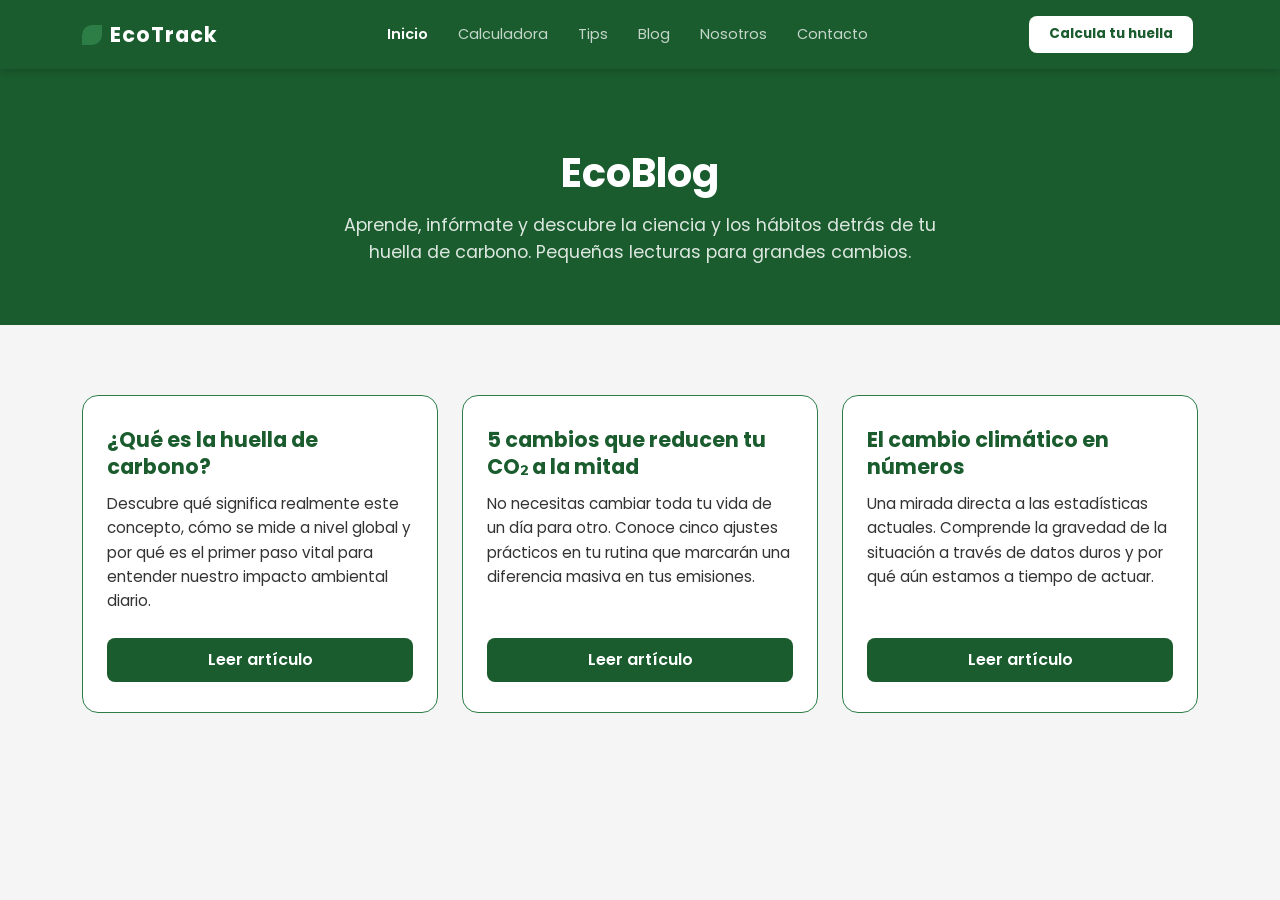
==== blog.html @ 3d067b5e "feat(blog): diseña pagina de blog que muestra las miniaturas de los articulos" ====
<!DOCTYPE html>
<html lang="es">
<head>
  <meta charset="UTF-8" />
  <meta name="viewport" content="width=device-width, initial-scale=1.0"/>
  <title>Blog - EcoTrack</title>
  
  <link href="https://cdn.jsdelivr.net/npm/bootstrap@5.3.0/dist/css/bootstrap.min.css" rel="stylesheet"/>
  <link href="https://fonts.googleapis.com/css2?family=Poppins:wght@400;600;700&display=swap" rel="stylesheet"/>
  
  <link rel="stylesheet" href="styles.css"/>

  <style>
    /* Estilos exclusivos para blog.html */
    .blog-header {
      background-color: var(--verde-bosque);
      padding: 80px 20px 60px;
      text-align: center;
    }
    .blog-header h1 {
      color: #ffffff;
      font-size: 2.5rem;
      font-weight: 700;
      margin-bottom: 15px;
    }
    .blog-header p {
      color: rgba(255,255,255,0.85);
      font-size: 1.1rem;
      max-width: 600px;
      margin: 0 auto;
    }

    .blog-section {
      background-color: var(--gris-claro);
      padding: 70px 20px;
    }
    
    /* Mismo estilo de tarjetas que en index.html pero adaptadas para blog */
    .blog-card {
      background-color: #ffffff;
      border: 1px solid var(--verde-medio);
      border-radius: 16px;
      padding: 30px 24px;
      height: 100%;
      display: flex;
      flex-direction: column;
      transition: transform 0.2s ease, box-shadow 0.2s ease;
    }
    .blog-card:hover {
      transform: translateY(-4px);
      box-shadow: 0 10px 20px rgba(26, 92, 46, 0.1); /* Sombra suave verde */
    }
    
    .blog-icon {
      font-size: 2.5rem;
      margin-bottom: 16px;
    }
    
    .blog-title {
      font-size: 1.3rem;
      font-weight: 700;
      color: var(--verde-bosque);
      margin-bottom: 12px;
      line-height: 1.3;
    }
    
    .blog-excerpt {
      font-size: 0.95rem;
      color: var(--gris-oscuro);
      line-height: 1.6;
      flex-grow: 1; /* Empuja el botón hacia abajo */
      margin-bottom: 24px;
    }
    
    .btn-leer {
      background-color: var(--verde-bosque);
      color: #ffffff;
      font-weight: 600;
      padding: 10px 20px;
      border-radius: 8px;
      text-decoration: none;
      text-align: center;
      transition: background-color 0.2s;
    }
    .btn-leer:hover {
      background-color: var(--verde-medio);
      color: #ffffff;
    }
  </style>
</head>
<body>

  <nav id="navbar-placeholder"></nav>

  <section class="blog-header">
    <div class="container">
      <h1>EcoBlog</h1>
      <p>
        Aprende, infórmate y descubre la ciencia y los hábitos detrás de tu huella de carbono. 
        Pequeñas lecturas para grandes cambios.
      </p>
    </div>
  </section>

  <section class="blog-section">
    <div class="container">
      <div class="row g-4 justify-content-center">
        
        <div class="col-12 col-md-4">
          <div class="blog-card">
            <div class="blog-title">¿Qué es la huella de carbono?</div>
            <div class="blog-excerpt">
              Descubre qué significa realmente este concepto, cómo se mide a nivel global y por qué es el primer paso vital para entender nuestro impacto ambiental diario.
            </div>
            <a href="#" class="btn-leer">Leer artículo</a>
          </div>
        </div>

        <div class="col-12 col-md-4">
          <div class="blog-card">
            <div class="blog-title">5 cambios que reducen tu CO₂ a la mitad</div>
            <div class="blog-excerpt">
              No necesitas cambiar toda tu vida de un día para otro. Conoce cinco ajustes prácticos en tu rutina que marcarán una diferencia masiva en tus emisiones.
            </div>
            <a href="#" class="btn-leer">Leer artículo</a>
          </div>
        </div>

        <div class="col-12 col-md-4">
          <div class="blog-card">
            <div class="blog-title">El cambio climático en números</div>
            <div class="blog-excerpt">
              Una mirada directa a las estadísticas actuales. Comprende la gravedad de la situación a través de datos duros y por qué aún estamos a tiempo de actuar.
            </div>
            <a href="#" class="btn-leer">Leer artículo</a>
          </div>
        </div>

      </div>
    </div>
  </section>

  <script src="https://cdn.jsdelivr.net/npm/bootstrap@5.3.0/dist/js/bootstrap.bundle.min.js"></script>
  
  <script>
    fetch('navbar.html')
      .then(response => response.text())
      .then(data => {
        document.getElementById('navbar-placeholder').innerHTML = data;
      })
      .catch(error => console.log('Error al cargar el navbar:', error));
  </script>

</body>
</html>
---- styles.css ----
/* ============================================
   EcoTrack - Estilos Globales
   Autor: Sandro
   Descripcion: Variables de colores, fuente
   Poppins y estilos base del sitio
   ============================================ */

/* ===== IMPORTAR FUENTE POPPINS DE GOOGLE ===== */
@import url('https://fonts.googleapis.com/css2?family=Poppins:wght@400;600;700&display=swap');

/* ===== VARIABLES GLOBALES DE COLOR ===== */
:root {
  --verde-bosque:       #1A5C2E;
  --verde-medio:        #2D7D46;
  --verde-claro:        #F0F7F2;
  --gris-claro:         #F5F5F5;
  --gris-oscuro:        #333333;
  --resultado-verde:    #D4EDDA;
  --resultado-amarillo: #FFF3CD;
  --resultado-rojo:     #F8D7DA;
}

/* ===== ESTILOS BASE DEL BODY ===== */
* {
  margin: 0;
  padding: 0;
  box-sizing: border-box;
}

body {
  font-family: 'Poppins', sans-serif;
  font-size: 16px;
  color: var(--gris-oscuro);
  background-color: var(--gris-claro);
}

/* ===== TÍTULOS ===== */
h1, h2, h3, h4, h5, h6 {
  font-family: 'Poppins', sans-serif;
  font-weight: 700;
  color: var(--verde-bosque);
}

/* ===== NAVBAR ===== */
.navbar {
  background-color: var(--verde-bosque) !important;
  box-shadow: 0 2px 8px rgba(0,0,0,0.2);
}

.navbar-brand {
  color: white !important;
  font-weight: 700;
  font-size: 1.4rem;
}

.nav-link {
  color: white !important;
  font-weight: 600;
  margin: 0 5px;
  transition: color 0.3s;
}

.nav-link:hover {
  color: #cce8d4 !important;
}

/* ===== BOTONES ===== */
.btn-primary {
  background-color: var(--verde-bosque);
  border-color: var(--verde-bosque);
  font-weight: 600;
  border-radius: 8px;
  padding: 10px 25px;
  transition: background-color 0.3s, border-color 0.3s;
}

.btn-primary:hover,
.btn-primary:focus {
  background-color: var(--verde-medio);
  border-color: var(--verde-medio);
}

.btn-outline-success {
  color: var(--verde-bosque);
  border-color: var(--verde-bosque);
  font-weight: 600;
  border-radius: 8px;
}

.btn-outline-success:hover {
  background-color: var(--verde-bosque);
  border-color: var(--verde-bosque);
  color: white;
}

/* ===== TARJETAS ===== */
.card {
  border: 1px solid var(--verde-medio);
  border-radius: 12px;
  transition: box-shadow 0.3s, transform 0.3s;
}

.card:hover {
  box-shadow: 0 6px 20px rgba(26, 92, 46, 0.2);
  transform: translateY(-4px);
}

.card-title {
  color: var(--verde-bosque);
  font-weight: 700;
}

/* ===== SECCIONES ALTERNAS ===== */
.seccion-alterna {
  background-color: var(--verde-claro);
}

/* ===== FOOTER ===== */
footer {
  background-color: var(--verde-bosque);
  color: white;
  padding: 40px 0 20px 0;
}

footer h5 {
  color: white;
  font-weight: 700;
  margin-bottom: 15px;
}

footer p,
footer li {
  color: #cce8d4;
  font-size: 14px;
}

footer a {
  color: #cce8d4;
  text-decoration: none;
  transition: color 0.3s;
}

footer a:hover {
  color: white;
}

footer hr {
  border-color: var(--verde-medio);
  margin: 20px 0;
}

.footer-copyright {
  color: #aed6b8;
  font-size: 13px;
  text-align: center;
}

/* ===== RESULTADOS CALCULADORA ===== */
.resultado-verde {
  background-color: var(--resultado-verde);
  border: 2px solid #28a745;
  border-radius: 10px;
  padding: 20px;
}

.resultado-amarillo {
  background-color: var(--resultado-amarillo);
  border: 2px solid #ffc107;
  border-radius: 10px;
  padding: 20px;
}

.resultado-rojo {
  background-color: var(--resultado-rojo);
  border: 2px solid #dc3545;
  border-radius: 10px;
  padding: 20px;
}

/* ===== BARRA DE PROGRESO ===== */
.progress {
  height: 25px;
  border-radius: 12px;
  background-color: #e9ecef;
}

.progress-bar {
  border-radius: 12px;
  font-weight: 700;
  font-size: 14px;
  transition: width 1s ease-in-out;
}

/* ===== UTILIDADES EXTRA ===== */
.text-verde {
  color: var(--verde-bosque) !important;
}

.bg-verde-claro {
  background-color: var(--verde-claro) !important;
}

.icono-grande {
  font-size: 2.5rem;
  margin-bottom: 10px;
}
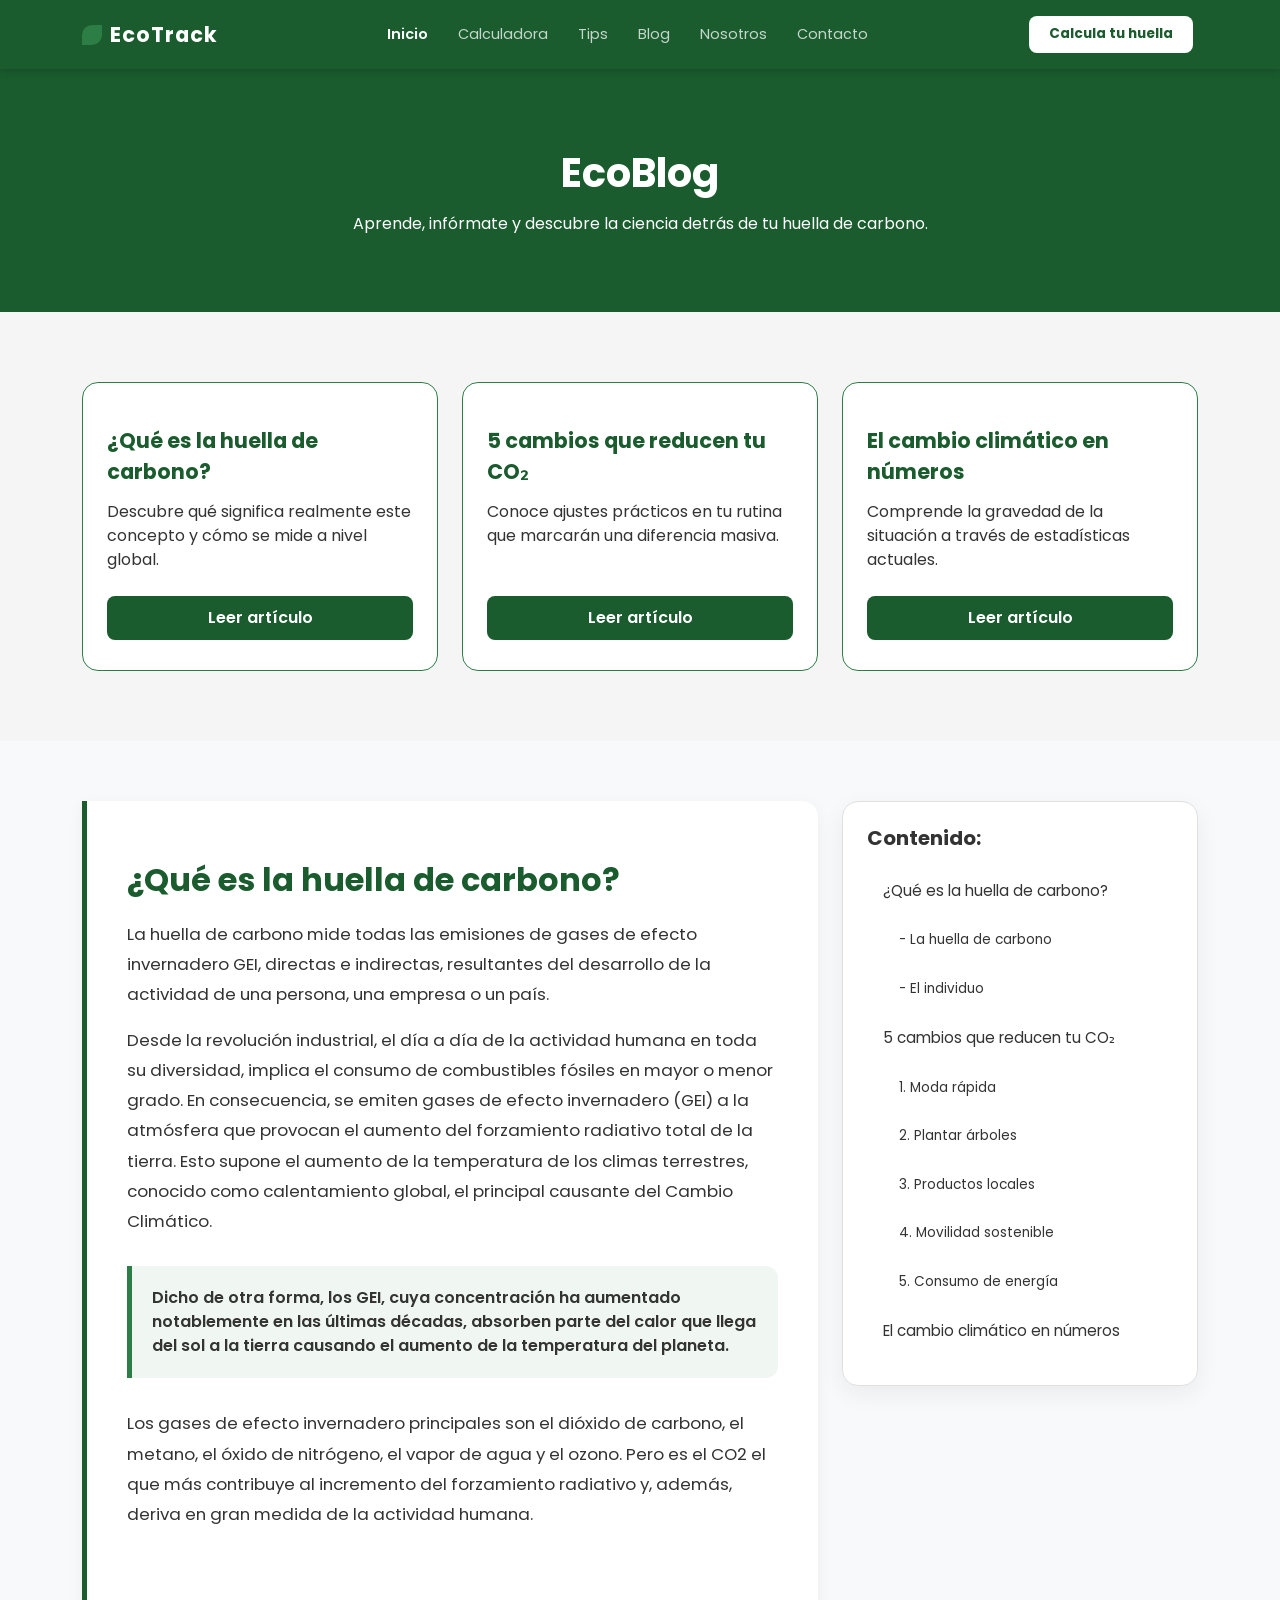
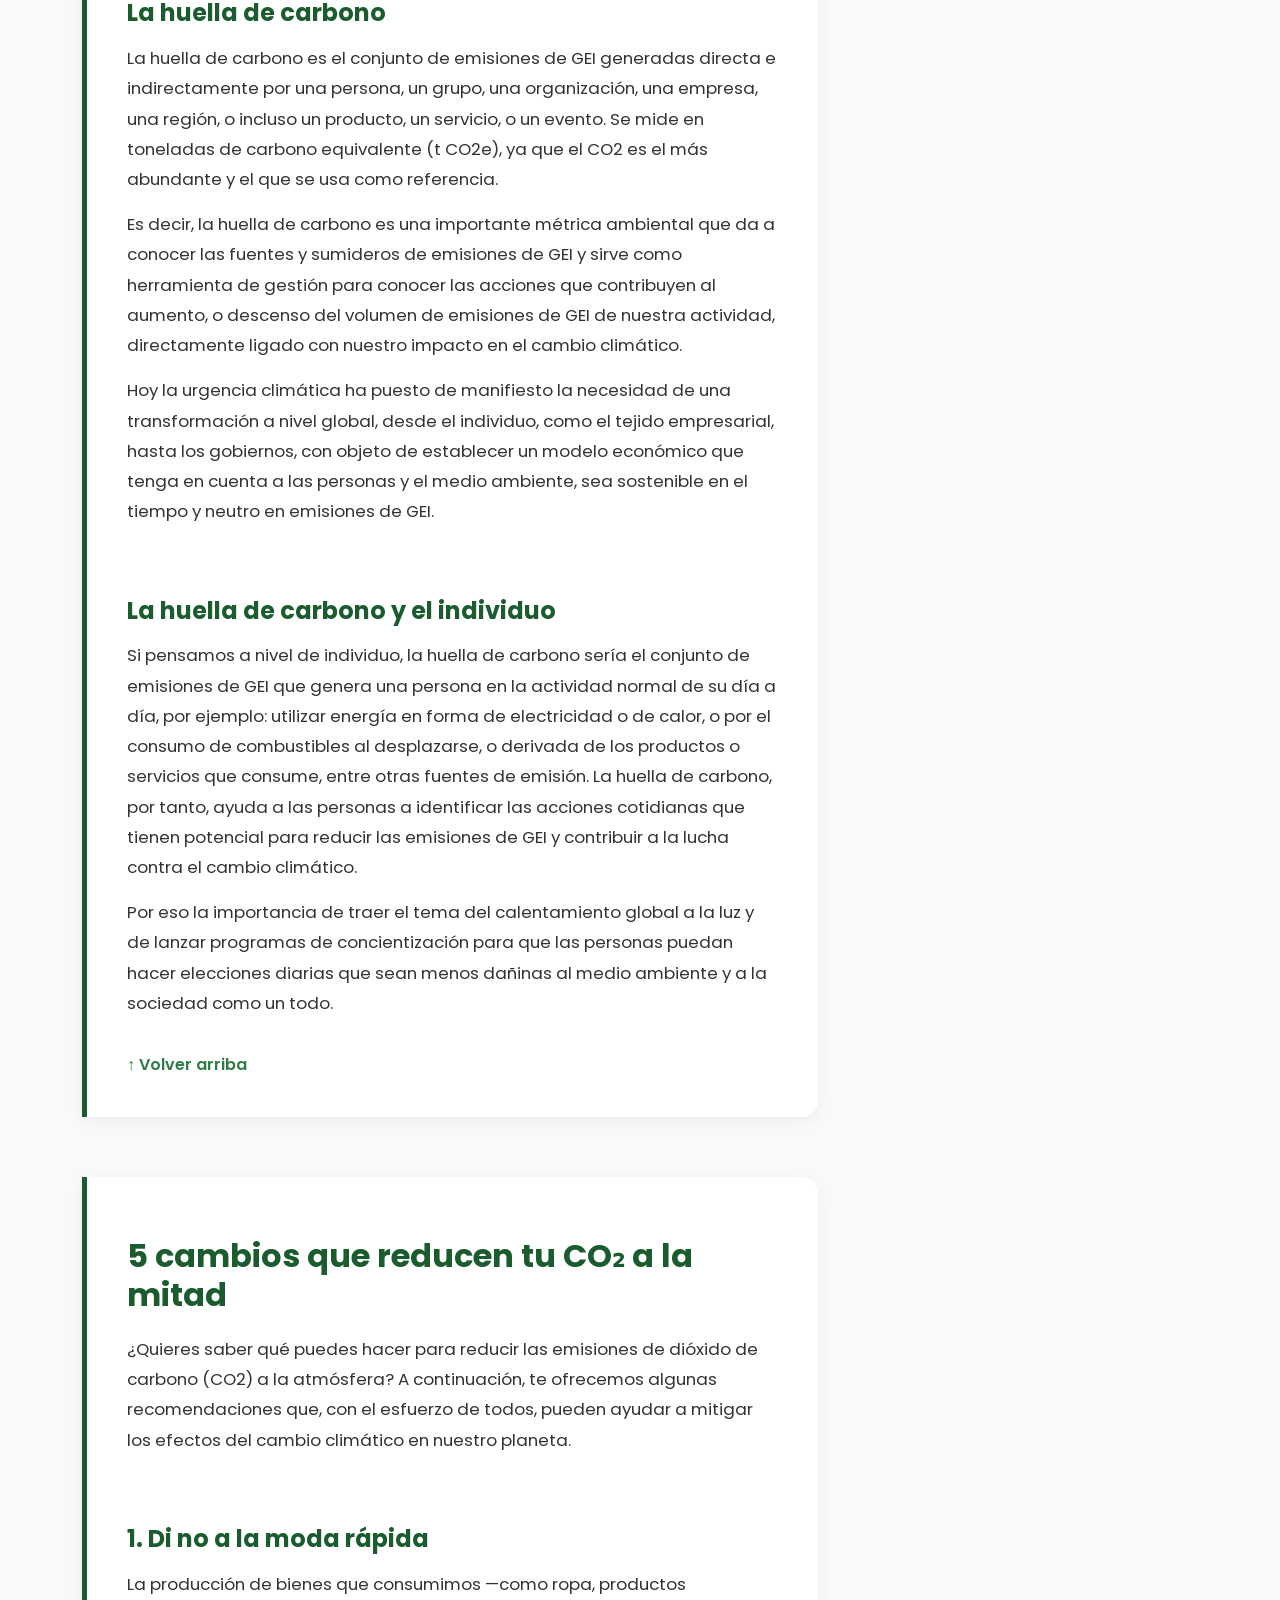
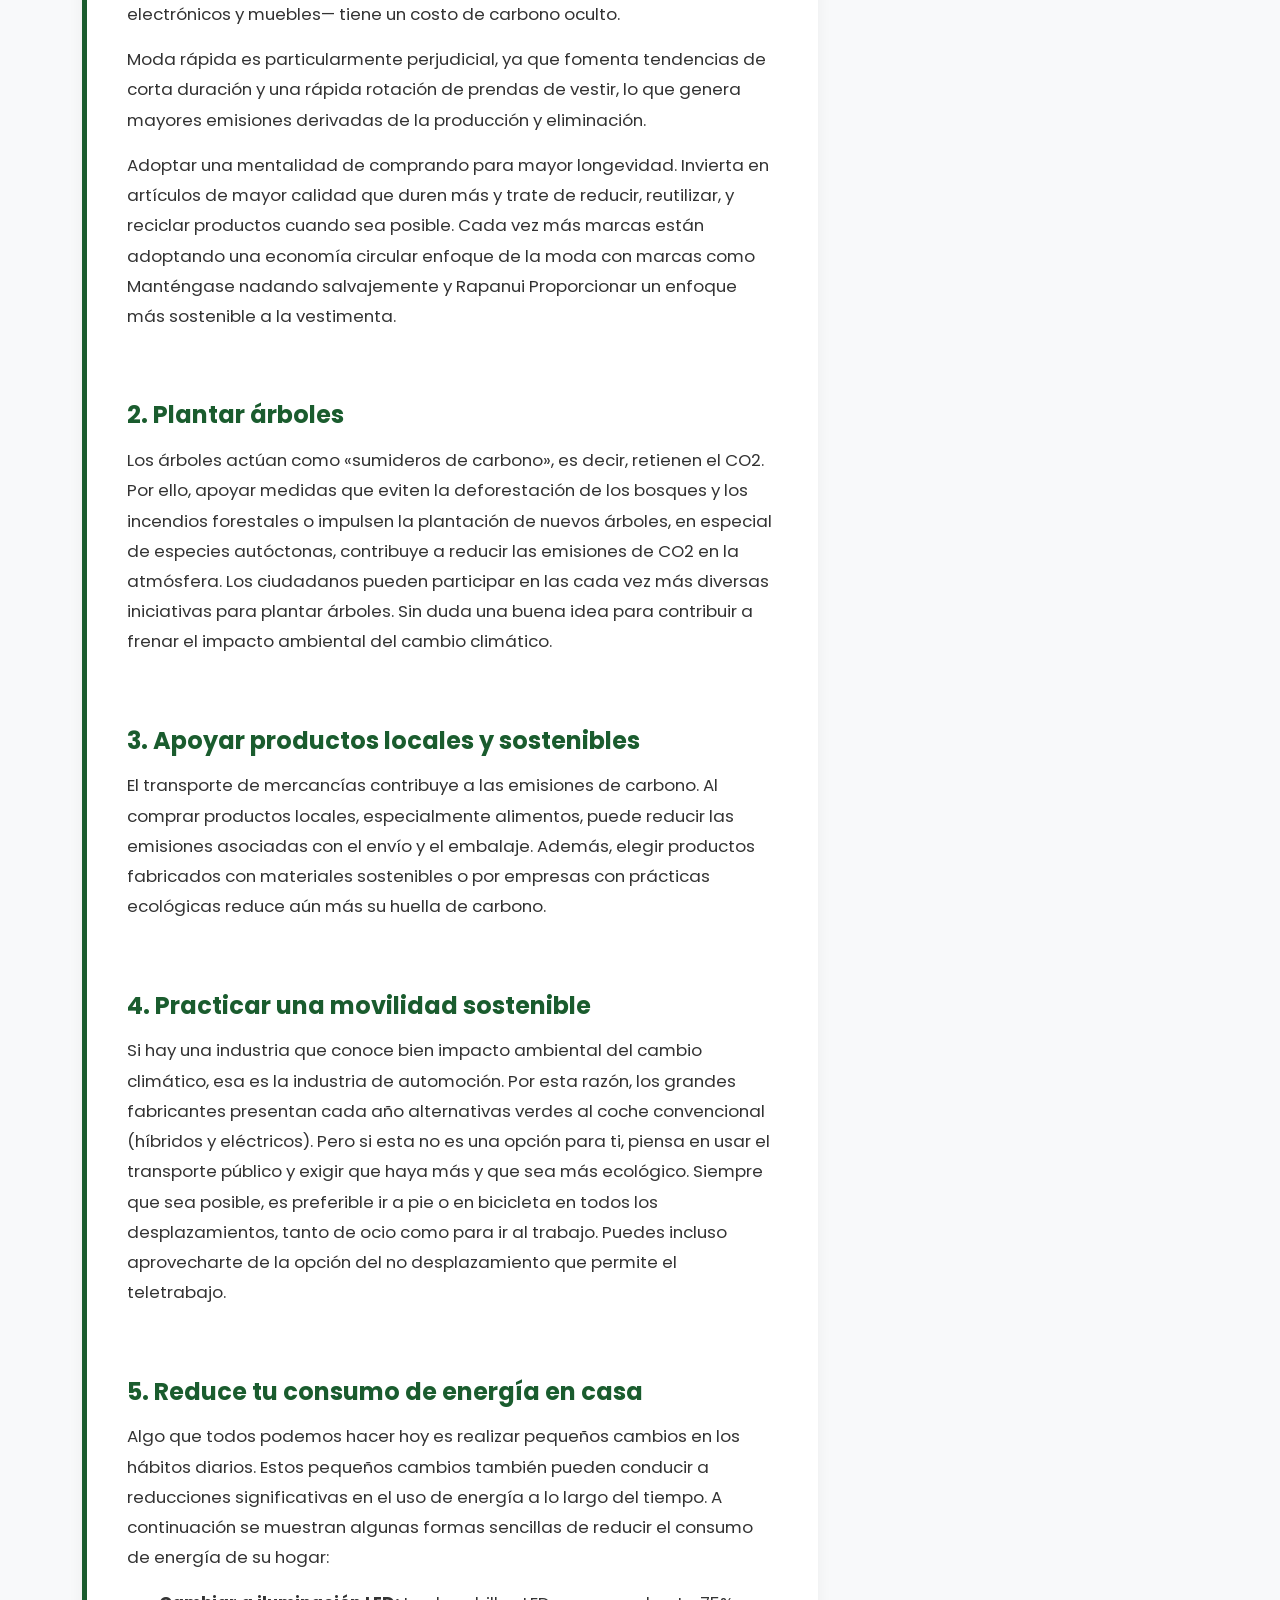
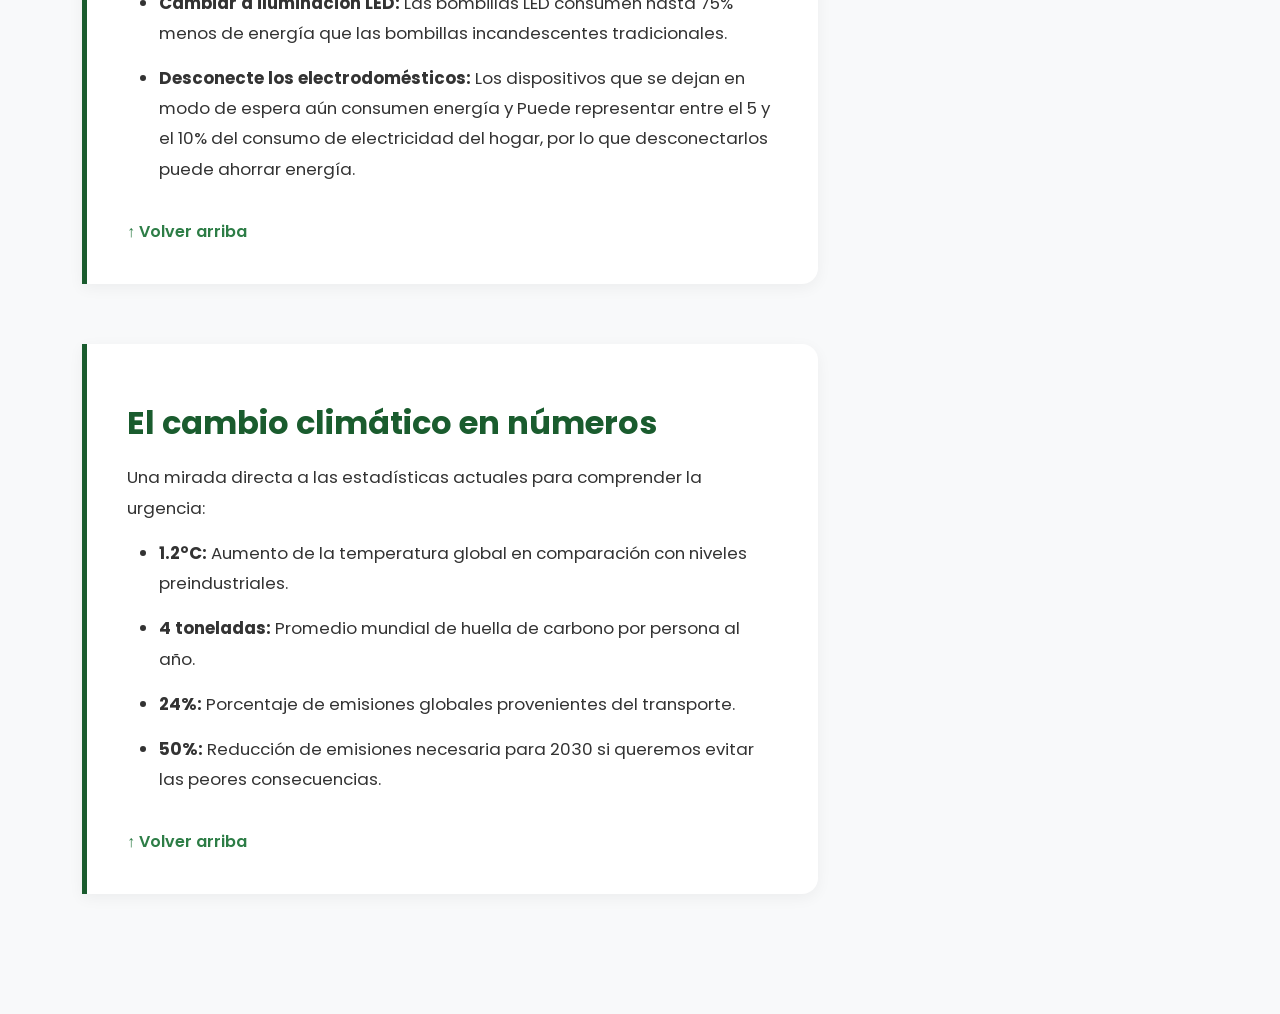
==== commit 70b06148: "feat(blog): agrega articulos finales y scrollspy lateral" ====
--- a/blog.html
+++ b/blog.html
@@ -7,35 +7,32 @@
   
   <link href="https://cdn.jsdelivr.net/npm/bootstrap@5.3.0/dist/css/bootstrap.min.css" rel="stylesheet"/>
   <link href="https://fonts.googleapis.com/css2?family=Poppins:wght@400;600;700&display=swap" rel="stylesheet"/>
-  
   <link rel="stylesheet" href="styles.css"/>
 
   <style>
-    /* Estilos exclusivos para blog.html */
+    /* ─── SCROLL SUAVE (Mejora la navegación al hacer clic) ─── */
+    html {
+      scroll-behavior: smooth;
+    }
+
+    /* ─── ESTILOS DE LA CABECERA Y TARJETAS ─── */
     .blog-header {
       background-color: var(--verde-bosque);
       padding: 80px 20px 60px;
       text-align: center;
+      color: white;
     }
     .blog-header h1 {
-      color: #ffffff;
+      font-weight: 700;
       font-size: 2.5rem;
-      font-weight: 700;
       margin-bottom: 15px;
     }
-    .blog-header p {
-      color: rgba(255,255,255,0.85);
-      font-size: 1.1rem;
-      max-width: 600px;
-      margin: 0 auto;
-    }
-
-    .blog-section {
+
+    .blog-cards-section {
       background-color: var(--gris-claro);
       padding: 70px 20px;
     }
     
-    /* Mismo estilo de tarjetas que en index.html pero adaptadas para blog */
     .blog-card {
       background-color: #ffffff;
       border: 1px solid var(--verde-medio);
@@ -48,30 +45,19 @@
     }
     .blog-card:hover {
       transform: translateY(-4px);
-      box-shadow: 0 10px 20px rgba(26, 92, 46, 0.1); /* Sombra suave verde */
-    }
-    
-    .blog-icon {
-      font-size: 2.5rem;
-      margin-bottom: 16px;
-    }
-    
+      box-shadow: 0 10px 20px rgba(26, 92, 46, 0.1);
+    }
     .blog-title {
       font-size: 1.3rem;
       font-weight: 700;
       color: var(--verde-bosque);
-      margin-bottom: 12px;
-      line-height: 1.3;
-    }
-    
+      margin: 12px 0;
+    }
     .blog-excerpt {
-      font-size: 0.95rem;
-      color: var(--gris-oscuro);
-      line-height: 1.6;
-      flex-grow: 1; /* Empuja el botón hacia abajo */
+      color: var(--gris-oscuro);
+      flex-grow: 1;
       margin-bottom: 24px;
     }
-    
     .btn-leer {
       background-color: var(--verde-bosque);
       color: #ffffff;
@@ -80,59 +66,146 @@
       border-radius: 8px;
       text-decoration: none;
       text-align: center;
-      transition: background-color 0.2s;
     }
     .btn-leer:hover {
       background-color: var(--verde-medio);
+      color: white;
+    }
+
+    /* ─── ESTILOS DE LOS ARTÍCULOS Y MENÚ LATERAL ─── */
+    .lectura-container {
+      padding: 60px 20px;
+    }
+    
+    .articulo-completo {
+      background-color: white;
+      border-left: 5px solid var(--verde-bosque);
+      padding: 40px;
+      margin-bottom: 60px;
+      border-radius: 0 16px 16px 0;
+      box-shadow: 0 4px 15px rgba(0,0,0,0.05);
+    }
+    
+    .articulo-completo h2 {
+      color: var(--verde-bosque);
+      font-weight: 700;
+      margin-bottom: 20px;
+      font-size: 2rem;
+    }
+
+    .articulo-completo h3 {
+      color: var(--verde-bosque);
+      font-weight: 700;
+      margin-top: 35px;
+      margin-bottom: 15px;
+      font-size: 1.5rem;
+    }
+    
+    .articulo-completo p, .articulo-completo li {
+      color: var(--gris-oscuro);
+      line-height: 1.8;
+      margin-bottom: 15px;
+      font-size: 1.05rem;
+    }
+
+    .cita-destacada {
+      border-left: 5px solid var(--verde-medio);
+      padding-left: 20px;
+      margin: 30px 0;
+      font-weight: 600;
+      color: var(--gris-oscuro);
+      background-color: var(--verde-claro);
+      padding: 20px;
+      border-radius: 0 12px 12px 0;
+    }
+
+    /* Margen para que el navbar no tape los títulos */
+    .seccion-trackeable {
+      scroll-margin-top: 100px; 
+      padding-top: 20px; /* Ayuda a que el JS detecte mejor la separación */
+    }
+
+    /* Estilos del Menú Sticky */
+    .sticky-resumen {
+      position: sticky;
+      top: 100px;
+      z-index: 10;
+    }
+
+    .tarjeta-resumen {
+      background-color: #ffffff;
+      border: 1px solid #e0e0e0;
+      border-radius: 16px;
+      padding: 24px;
+      box-shadow: 0 8px 24px rgba(0,0,0,0.06);
+    }
+
+    .tarjeta-resumen h5 {
+      font-weight: 700;
+      color: var(--gris-oscuro);
+      margin-bottom: 20px;
+    }
+
+    .resumen-link {
+      display: block;
+      padding: 10px 16px;
+      color: var(--gris-oscuro);
+      text-decoration: none;
+      border-radius: 8px;
+      margin-bottom: 8px;
+      font-size: 0.95rem;
+      transition: all 0.3s ease;
+    }
+
+    .resumen-link:hover {
+      background-color: var(--verde-claro);
+      color: var(--verde-bosque);
+    }
+
+    .resumen-link.activo {
+      background-color: var(--verde-bosque);
       color: #ffffff;
+      font-weight: 600;
+      box-shadow: 0 4px 10px rgba(26, 92, 46, 0.2);
     }
   </style>
 </head>
-<body>
+<body class="bg-light">
 
   <nav id="navbar-placeholder"></nav>
 
   <section class="blog-header">
     <div class="container">
-      <h1>EcoBlog</h1>
-      <p>
-        Aprende, infórmate y descubre la ciencia y los hábitos detrás de tu huella de carbono. 
-        Pequeñas lecturas para grandes cambios.
-      </p>
+      <h1 style="color: white;">EcoBlog</h1>
+      <p>Aprende, infórmate y descubre la ciencia detrás de tu huella de carbono.</p>
     </div>
   </section>
 
-  <section class="blog-section">
+  <section class="blog-cards-section">
     <div class="container">
       <div class="row g-4 justify-content-center">
         
         <div class="col-12 col-md-4">
           <div class="blog-card">
             <div class="blog-title">¿Qué es la huella de carbono?</div>
-            <div class="blog-excerpt">
-              Descubre qué significa realmente este concepto, cómo se mide a nivel global y por qué es el primer paso vital para entender nuestro impacto ambiental diario.
-            </div>
-            <a href="#" class="btn-leer">Leer artículo</a>
+            <div class="blog-excerpt">Descubre qué significa realmente este concepto y cómo se mide a nivel global.</div>
+            <a href="#art-huella" class="btn-leer">Leer artículo</a>
           </div>
         </div>
 
         <div class="col-12 col-md-4">
           <div class="blog-card">
-            <div class="blog-title">5 cambios que reducen tu CO₂ a la mitad</div>
-            <div class="blog-excerpt">
-              No necesitas cambiar toda tu vida de un día para otro. Conoce cinco ajustes prácticos en tu rutina que marcarán una diferencia masiva en tus emisiones.
-            </div>
-            <a href="#" class="btn-leer">Leer artículo</a>
+            <div class="blog-title">5 cambios que reducen tu CO₂</div>
+            <div class="blog-excerpt">Conoce ajustes prácticos en tu rutina que marcarán una diferencia masiva.</div>
+            <a href="#art-cambios" class="btn-leer">Leer artículo</a>
           </div>
         </div>
 
         <div class="col-12 col-md-4">
           <div class="blog-card">
             <div class="blog-title">El cambio climático en números</div>
-            <div class="blog-excerpt">
-              Una mirada directa a las estadísticas actuales. Comprende la gravedad de la situación a través de datos duros y por qué aún estamos a tiempo de actuar.
-            </div>
-            <a href="#" class="btn-leer">Leer artículo</a>
+            <div class="blog-excerpt">Comprende la gravedad de la situación a través de estadísticas actuales.</div>
+            <a href="#art-numeros" class="btn-leer">Leer artículo</a>
           </div>
         </div>
 
@@ -140,15 +213,158 @@
     </div>
   </section>
 
+  <div class="container lectura-container">
+    <div class="row position-relative">
+      
+      <div class="col-lg-8">
+        
+        <article class="articulo-completo">
+          <div id="art-huella" class="seccion-trackeable">
+            <h2>¿Qué es la huella de carbono?</h2>
+            <p>La huella de carbono mide todas las emisiones de gases de efecto invernadero GEI, directas e indirectas, resultantes del desarrollo de la actividad de una persona, una empresa o un país.</p>
+            <p>Desde la revolución industrial, el día a día de la actividad humana en toda su diversidad, implica el consumo de combustibles fósiles en mayor o menor grado. En consecuencia, se emiten gases de efecto invernadero (GEI) a la atmósfera que provocan el aumento del forzamiento radiativo total de la tierra. Esto supone el aumento de la temperatura de los climas terrestres, conocido como calentamiento global, el principal causante del Cambio Climático.</p>
+            
+            <div class="cita-destacada">
+              Dicho de otra forma, los GEI, cuya concentración ha aumentado notablemente en las últimas décadas, absorben parte del calor que llega del sol a la tierra causando el aumento de la temperatura del planeta.
+            </div>
+            
+            <p>Los gases de efecto invernadero principales son el dióxido de carbono, el metano, el óxido de nitrógeno, el vapor de agua y el ozono. Pero es el CO2 el que más contribuye al incremento del forzamiento radiativo y, además, deriva en gran medida de la actividad humana.</p>
+          </div>
+
+          <div id="sub-huella-concepto" class="seccion-trackeable">
+            <h3>La huella de carbono</h3>
+            <p>La huella de carbono es el conjunto de emisiones de GEI generadas directa e indirectamente por una persona, un grupo, una organización, una empresa, una región, o incluso un producto, un servicio, o un evento. Se mide en toneladas de carbono equivalente (t CO2e), ya que el CO2 es el más abundante y el que se usa como referencia.</p>
+            <p>Es decir, la huella de carbono es una importante métrica ambiental que da a conocer las fuentes y sumideros de emisiones de GEI y sirve como herramienta de gestión para conocer las acciones que contribuyen al aumento, o descenso del volumen de emisiones de GEI de nuestra actividad, directamente ligado con nuestro impacto en el cambio climático.</p>
+            <p>Hoy la urgencia climática ha puesto de manifiesto la necesidad de una transformación a nivel global, desde el individuo, como el tejido empresarial, hasta los gobiernos, con objeto de establecer un modelo económico que tenga en cuenta a las personas y el medio ambiente, sea sostenible en el tiempo y neutro en emisiones de GEI.</p>
+          </div>
+
+          <div id="sub-huella-individuo" class="seccion-trackeable">
+            <h3>La huella de carbono y el individuo</h3>
+            <p>Si pensamos a nivel de individuo, la huella de carbono sería el conjunto de emisiones de GEI que genera una persona en la actividad normal de su día a día, por ejemplo: utilizar energía en forma de electricidad o de calor, o por el consumo de combustibles al desplazarse, o derivada de los productos o servicios que consume, entre otras fuentes de emisión. La huella de carbono, por tanto, ayuda a las personas a identificar las acciones cotidianas que tienen potencial para reducir las emisiones de GEI y contribuir a la lucha contra el cambio climático.</p>
+            <p>Por eso la importancia de traer el tema del calentamiento global a la luz y de lanzar programas de concientización para que las personas puedan hacer elecciones diarias que sean menos dañinas al medio ambiente y a la sociedad como un todo.</p>
+          </div>
+          <a href="#" style="color: var(--verde-medio); text-decoration: none; font-weight: 600; display: inline-block; margin-top: 20px;">↑ Volver arriba</a>
+        </article>
+
+        <article class="articulo-completo">
+          <div id="art-cambios" class="seccion-trackeable">
+            <h2>5 cambios que reducen tu CO₂ a la mitad</h2>
+            <p>¿Quieres saber qué puedes hacer para reducir las emisiones de dióxido de carbono (CO2) a la atmósfera? A continuación, te ofrecemos algunas recomendaciones que, con el esfuerzo de todos, pueden ayudar a mitigar los efectos del cambio climático en nuestro planeta.</p>
+          </div>
+          
+          <div id="cambio-1" class="seccion-trackeable">
+            <h3>1. Di no a la moda rápida</h3>
+            <p>La producción de bienes que consumimos —como ropa, productos electrónicos y muebles— tiene un costo de carbono oculto.</p>
+            <p>Moda rápida es particularmente perjudicial, ya que fomenta tendencias de corta duración y una rápida rotación de prendas de vestir, lo que genera mayores emisiones derivadas de la producción y eliminación.</p>
+            <p>Adoptar una mentalidad de comprando para mayor longevidad. Invierta en artículos de mayor calidad que duren más y trate de reducir, reutilizar, y reciclar productos cuando sea posible. Cada vez más marcas están adoptando una economía circular enfoque de la moda con marcas como Manténgase nadando salvajemente y Rapanui Proporcionar un enfoque más sostenible a la vestimenta.</p>
+          </div>
+
+          <div id="cambio-2" class="seccion-trackeable">
+            <h3>2. Plantar árboles</h3>
+            <p>Los árboles actúan como «sumideros de carbono», es decir, retienen el CO2. Por ello, apoyar medidas que eviten la deforestación de los bosques y los incendios forestales o impulsen la plantación de nuevos árboles, en especial de especies autóctonas, contribuye a reducir las emisiones de CO2 en la atmósfera. Los ciudadanos pueden participar en las cada vez más diversas iniciativas para plantar árboles. Sin duda una buena idea para contribuir a frenar el impacto ambiental del cambio climático.</p>
+          </div>
+
+          <div id="cambio-3" class="seccion-trackeable">
+            <h3>3. Apoyar productos locales y sostenibles</h3>
+            <p>El transporte de mercancías contribuye a las emisiones de carbono. Al comprar productos locales, especialmente alimentos, puede reducir las emisiones asociadas con el envío y el embalaje. Además, elegir productos fabricados con materiales sostenibles o por empresas con prácticas ecológicas reduce aún más su huella de carbono.</p>
+          </div>
+
+          <div id="cambio-4" class="seccion-trackeable">
+            <h3>4. Practicar una movilidad sostenible</h3>
+            <p>Si hay una industria que conoce bien impacto ambiental del cambio climático, esa es la industria de automoción. Por esta razón, los grandes fabricantes presentan cada año alternativas verdes al coche convencional (híbridos y eléctricos). Pero si esta no es una opción para ti, piensa en usar el transporte público y exigir que haya más y que sea más ecológico. Siempre que sea posible, es preferible ir a pie o en bicicleta en todos los desplazamientos, tanto de ocio como para ir al trabajo. Puedes incluso aprovecharte de la opción del no desplazamiento que permite el teletrabajo.</p>
+          </div>
+
+          <div id="cambio-5" class="seccion-trackeable">
+            <h3>5. Reduce tu consumo de energía en casa</h3>
+            <p>Algo que todos podemos hacer hoy es realizar pequeños cambios en los hábitos diarios. Estos pequeños cambios también pueden conducir a reducciones significativas en el uso de energía a lo largo del tiempo. A continuación se muestran algunas formas sencillas de reducir el consumo de energía de su hogar:</p>
+            <ul>
+              <li><strong>Cambiar a iluminación LED:</strong> Las bombillas LED consumen hasta 75% menos de energía que las bombillas incandescentes tradicionales.</li>
+              <li><strong>Desconecte los electrodomésticos:</strong> Los dispositivos que se dejan en modo de espera aún consumen energía y Puede representar entre el 5 y el 10% del consumo de electricidad del hogar, por lo que desconectarlos puede ahorrar energía.</li>
+            </ul>
+          </div>
+          
+          <a href="#" style="color: var(--verde-medio); text-decoration: none; font-weight: 600; display: inline-block; margin-top: 20px;">↑ Volver arriba</a>
+        </article>
+
+        <article class="articulo-completo">
+          <div id="art-numeros" class="seccion-trackeable">
+            <h2>El cambio climático en números</h2>
+            <p>Una mirada directa a las estadísticas actuales para comprender la urgencia:</p>
+            <ul>
+              <li><strong>1.2°C:</strong> Aumento de la temperatura global en comparación con niveles preindustriales.</li>
+              <li><strong>4 toneladas:</strong> Promedio mundial de huella de carbono por persona al año.</li>
+              <li><strong>24%:</strong> Porcentaje de emisiones globales provenientes del transporte.</li>
+              <li><strong>50%:</strong> Reducción de emisiones necesaria para 2030 si queremos evitar las peores consecuencias.</li>
+            </ul>
+          </div>
+          <a href="#" style="color: var(--verde-medio); text-decoration: none; font-weight: 600; display: inline-block; margin-top: 20px;">↑ Volver arriba</a>
+        </article>
+
+      </div>
+
+      <div class="col-lg-4 d-none d-lg-block">
+        <div class="sticky-resumen">
+          <div class="tarjeta-resumen">
+            <h5>Contenido:</h5>
+            <nav id="menu-resumen">
+              <a href="#art-huella" class="resumen-link activo">¿Qué es la huella de carbono?</a>
+              <a href="#sub-huella-concepto" class="resumen-link ms-3" style="font-size: 0.85rem;">- La huella de carbono</a>
+              <a href="#sub-huella-individuo" class="resumen-link ms-3" style="font-size: 0.85rem;">- El individuo</a>
+              
+              <a href="#art-cambios" class="resumen-link mt-2">5 cambios que reducen tu CO₂</a>
+              <a href="#cambio-1" class="resumen-link ms-3" style="font-size: 0.85rem;">1. Moda rápida</a>
+              <a href="#cambio-2" class="resumen-link ms-3" style="font-size: 0.85rem;">2. Plantar árboles</a>
+              <a href="#cambio-3" class="resumen-link ms-3" style="font-size: 0.85rem;">3. Productos locales</a>
+              <a href="#cambio-4" class="resumen-link ms-3" style="font-size: 0.85rem;">4. Movilidad sostenible</a>
+              <a href="#cambio-5" class="resumen-link ms-3" style="font-size: 0.85rem;">5. Consumo de energía</a>
+
+              <a href="#art-numeros" class="resumen-link mt-2">El cambio climático en números</a>
+            </nav>
+          </div>
+        </div>
+      </div>
+
+    </div>
+  </div>
+
   <script src="https://cdn.jsdelivr.net/npm/bootstrap@5.3.0/dist/js/bootstrap.bundle.min.js"></script>
-  
   <script>
+    // Carga dinámica del Navbar
     fetch('navbar.html')
       .then(response => response.text())
-      .then(data => {
-        document.getElementById('navbar-placeholder').innerHTML = data;
-      })
-      .catch(error => console.log('Error al cargar el navbar:', error));
+      .then(data => { document.getElementById('navbar-placeholder').innerHTML = data; })
+      .catch(error => console.log('Error:', error));
+
+    // Lógica del Scrollspy Mejorada (Posiciones Absolutas)
+    document.addEventListener("DOMContentLoaded", function() {
+      const secciones = document.querySelectorAll(".seccion-trackeable");
+      const enlacesMenu = document.querySelectorAll("#menu-resumen .resumen-link");
+
+      window.addEventListener("scroll", () => {
+        let idActual = "";
+        
+        // Obtenemos la posición del scroll actual
+        const scrollPosition = window.scrollY;
+
+        secciones.forEach(seccion => {
+          // getBoundingClientRect().top + scrollY nos da la posición exacta en el documento
+          const seccionTop = seccion.getBoundingClientRect().top + scrollPosition;
+          
+          // Si el scroll bajó lo suficiente para alcanzar la sección (con margen de 150px)
+          if (scrollPosition >= (seccionTop - 150)) {
+            idActual = seccion.getAttribute("id");
+          }
+        });
+
+        // Actualiza las clases CSS del menú
+        enlacesMenu.forEach(enlace => {
+          enlace.classList.remove("activo");
+          if (idActual && enlace.getAttribute("href") === "#" + idActual) {
+            enlace.classList.add("activo");
+          }
+        });
+      });
+    });
   </script>
 
 </body>
